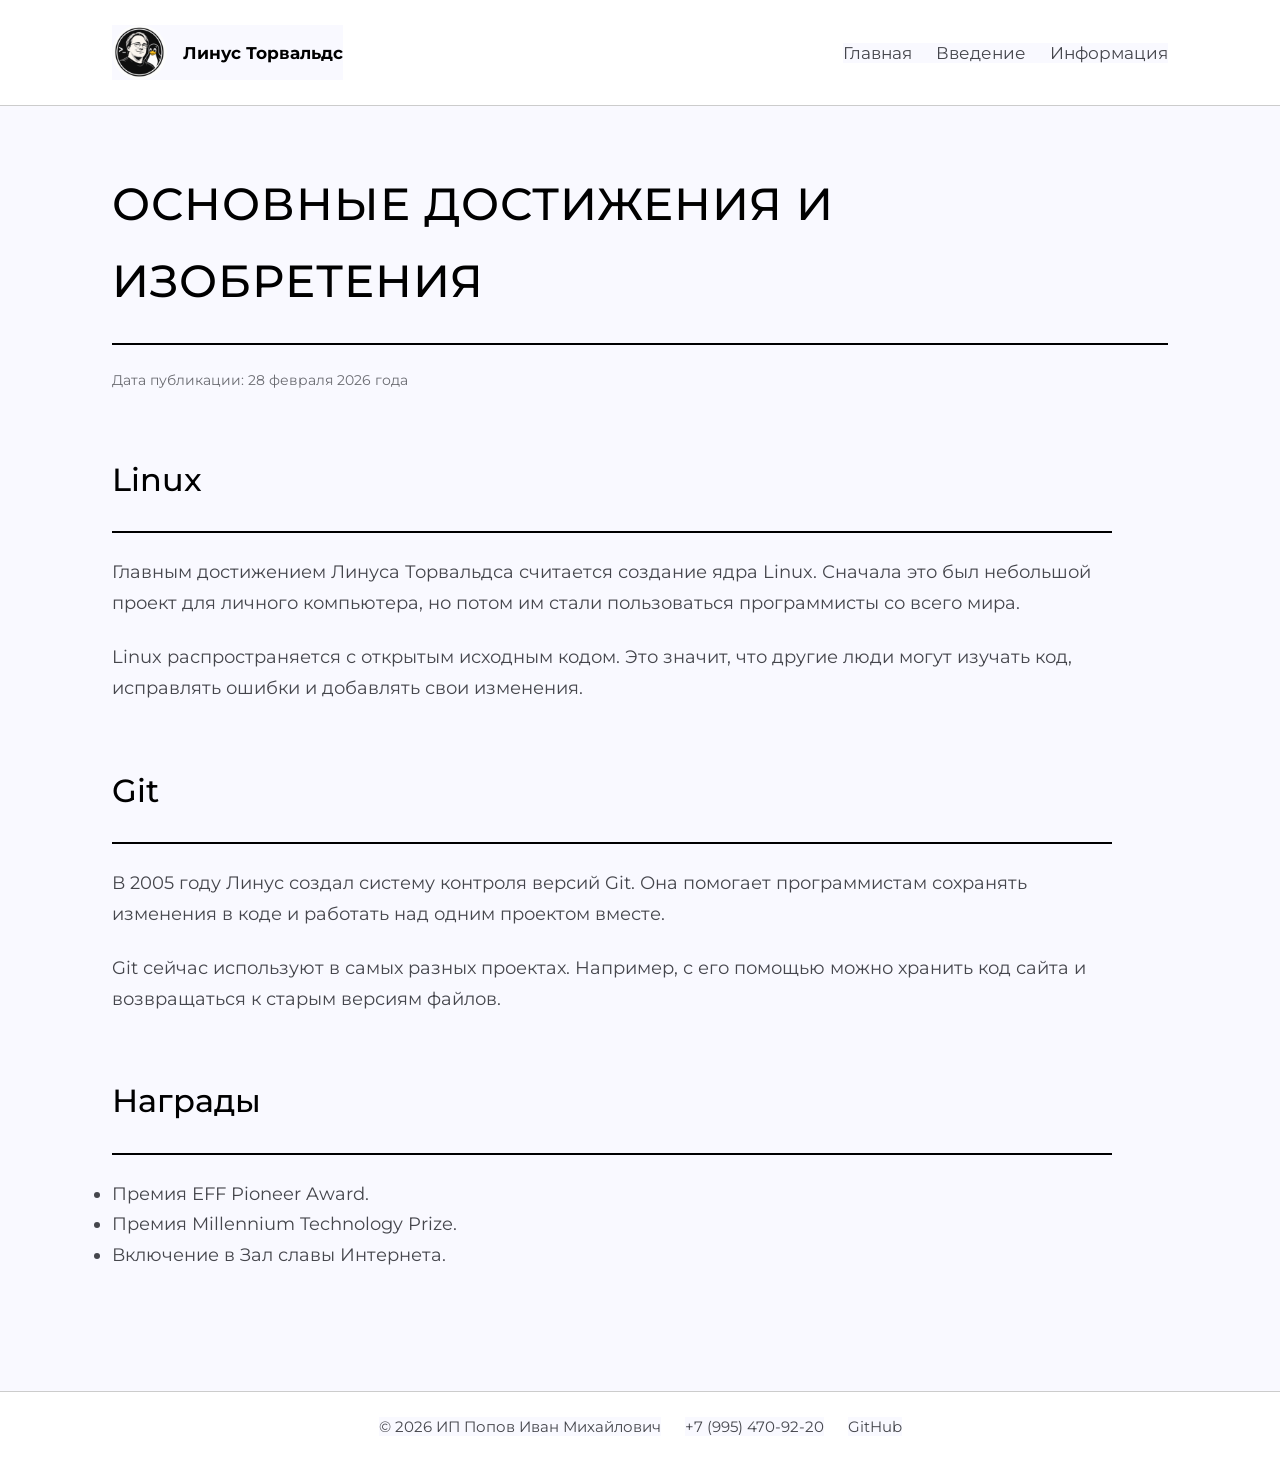
==== pages/achievements.html @ 20350d1b "Init" ====
<!DOCTYPE html>
<html lang="ru">
<head>
    <meta charset="UTF-8">
    <title>Достижения — Линус Торвальдс</title>
    <link rel="icon" href="../web/assets/icons/favicon.svg">
    <link rel="stylesheet" href="../web/assets/css/style.css">
</head>
<body>
<header class="header">
    <a href="../index.html" class="logo">
        <img src="../web/assets/icons/favicon.svg" alt="Логотип" width="55" height="55">
        <span>Линус Торвальдс</span>
    </a>
    <nav class="menu">
        <a href="../index.html">Главная</a>
        <a href="../index.html#intro">Введение</a>
        <a href="../index.html#info">Информация</a>
    </nav>
</header>

<main class="content article">
    <h1>Основные достижения и изобретения</h1>
    <p class="article-date">Дата публикации: <time datetime="2026-02-28">28 февраля 2026 года</time></p>

    <section>
        <h2>Linux</h2>
        <p>Главным достижением Линуса Торвальдса считается создание ядра Linux. Сначала это был небольшой проект для личного компьютера, но потом им стали пользоваться программисты со всего мира.</p>
        <p>Linux распространяется с открытым исходным кодом. Это значит, что другие люди могут изучать код, исправлять ошибки и добавлять свои изменения.</p>
    </section>

    <section>
        <h2>Git</h2>
        <p>В 2005 году Линус создал систему контроля версий Git. Она помогает программистам сохранять изменения в коде и работать над одним проектом вместе.</p>
        <p>Git сейчас используют в самых разных проектах. Например, с его помощью можно хранить код сайта и возвращаться к старым версиям файлов.</p>
    </section>

    <section>
        <h2>Награды</h2>
        <ul>
            <li>Премия EFF Pioneer Award.</li>
            <li>Премия Millennium Technology Prize.</li>
            <li>Включение в Зал славы Интернета.</li>
        </ul>
    </section>
</main>

<footer class="footer">
    <p>© 2026 ИП Попов Иван Михайлович</p>
    <a href="tel:+79954709220">+7 (995) 470-92-20</a>
    <a href="https://github.com/ICGD1ce0ne" target="_blank" rel="noopener noreferrer">GitHub</a>
</footer>
</body>
</html>
---- web/assets/css/style.css ----
/* Сброс стандартных отступов */
* {
    margin: 0;
    padding: 0;
    background: #F9F9FF;
    box-sizing: border-box;
}

/* Все шрифты */
@font-face {
    font-family: 'Montserrat';
    src: url('../fonts/Montserrat-Regular.ttf') format('truetype');
    font-weight: 400;
    font-style: normal;
    font-display: swap;
}

@font-face {
    font-family: 'Montserrat';
    src: url('../fonts/Montserrat-Light.ttf') format('truetype');
    font-weight: 300;
    font-style: normal;
    font-display: swap;
}

@font-face {
    font-family: 'Montserrat';
    src: url('../fonts/Montserrat-Medium.ttf') format('truetype');
    font-weight: 500;
    font-style: normal;
    font-display: swap;
}

@font-face {
    font-family: 'Montserrat';
    src: url('../fonts/Montserrat-SemiBold.ttf') format('truetype');
    font-weight: 600;
    font-style: normal;
    font-display: swap;
}

@font-face {
    font-family: 'Montserrat';
    src: url('../fonts/Montserrat-Bold.ttf') format('truetype');
    font-weight: 700;
    font-style: normal;
    font-display: swap;
}

@font-face {
    font-family: 'Montserrat';
    src: url('../fonts/Montserrat-LightItalic.ttf') format('truetype');
    font-weight: 300;
    font-style: italic;
    font-display: swap;
}

@font-face {
    font-family: 'Montserrat';
    src: url('../fonts/Montserrat-MediumItalic.ttf') format('truetype');
    font-weight: 500;
    font-style: italic;
    font-display: swap;
}

@font-face {
    font-family: 'Montserrat';
    src: url('../fonts/Montserrat-SemiBoldItalic.ttf') format('truetype');
    font-weight: 600;
    font-style: italic;
    font-display: swap;
}

@font-face {
    font-family: 'Montserrat';
    src: url('../fonts/Montserrat-BoldItalic.ttf') format('truetype');
    font-weight: 700;
    font-style: italic;
    font-display: swap;
}

/* Шапка сайта */
.header {
    display: flex;
    justify-content: space-between;
    align-items: center;
    padding: 25px 112px;
    background: white;
    border-bottom: 1px solid #cccccc;
}

.logo {
    display: flex;
    align-items: center;
    gap: 16px;
    color: #000000;
    font-family: 'Montserrat', sans-serif;
    font-size: 17px;
    font-weight: 700;
    text-decoration: none;
}

.menu {
    display: flex;
    gap: 24px;
}

.menu a {
    color: #45464c;
    font-family: 'Montserrat', sans-serif;
    font-size: 17px;
    text-decoration: none;
}

.menu a:hover {
    color: #000000;
}

/* Основная часть */
.content {
    max-width: 2400px;
    margin: 0 auto;
    padding: 60px 112px;
}

h1 {
    margin-bottom: 24px;
    padding-bottom: 24px;
    border-bottom: 2px solid #000000;
    font-family: 'Montserrat', sans-serif;
    font-size: 45px;
    font-weight: 500;
    letter-spacing: 1px;
    text-transform: uppercase;
}

h1 + h2 {
    margin-top: 60px;
}

h2 + h2,
.quote + h2 {
    margin-top: 60px;
}

h2 {
    margin-bottom: 24px;
    padding-bottom: 24px;
    border-bottom: 2px solid #000000;
    font-family: 'Montserrat', sans-serif;
    font-size: 45px;
    font-weight: 500;
}

.about {
    display: grid;
    grid-template-columns: 320px 1fr;
    gap: 60px;
    padding: 5px 65px;
    align-items: start;
    margin-top: 48px;
}

.photo {
    display: flex;
    flex-direction: column;
    gap: 16px;
}

.photo img {
    display: block;
    width: 100%;
    height: auto;
    border-radius: 8px;
}

.photo figcaption {
    color: #6b6c72;
    font-family: 'Montserrat', sans-serif;
    font-size: 14px;
    line-height: 1.5;
}

.text {
    color: #45464c;
    font-family: 'Montserrat', sans-serif;
    font-size: 18px;
    line-height: 1.7;
}

.text p {
    margin-bottom: 24px;
}

.text p:last-child {
    margin-bottom: 0;
}

.text em {
    color: #1a1a1a;
    font-style: italic;
}

.text b {
    color: #000000;
    font-weight: 700;
}

/* Цитата */
.quote {
    max-width: 700px;
    margin: 24px 0 0 445px;
    padding-left: 40px;
    border-left: 4px solid #1a1a1a;
}

.quote p {
    margin-bottom: 16px;
    color: #1a1a1a;
    font-family: 'Montserrat', sans-serif;
    font-size: 20px;
    font-style: italic;
    font-weight: 500;
    line-height: 1.6;
}

.quote cite {
    display: block;
    color: #6b6c72;
    font-family: 'Montserrat', sans-serif;
    font-size: 14px;
    font-style: normal;
}

.info {
    display: flex;
    flex-direction: column;
    align-items: flex-start;
    gap: 16px;
}

.info a {
    color: #45464c;
    font-family: 'Montserrat', sans-serif;
    font-size: 17px;
    text-decoration: none;
}

.footer {
    display: flex;
    justify-content: center;
    align-items: center;
    gap: 24px;
    margin-top: 60px;
    padding: 25px 112px;
    border-top: 1px solid #cccccc;
    background: #ffffff;
    color: #45464c;
    font-family: 'Montserrat', sans-serif;
    font-size: 15px;
}

.footer p {
    margin: 0;
}

.footer a {
    color: #45464c;
    text-decoration: none;
}

.footer a:hover {
    color: #000000;
}

/* Страница статьи */
.article {
    color: #45464c;
    font-family: 'Montserrat', sans-serif;
    font-size: 18px;
    line-height: 1.7;
}

.article h1 {
    margin-bottom: 24px;
    padding-bottom: 24px;
    border-bottom: 2px solid #000000;
    color: #000000;
    font-size: 45px;
    font-weight: 500;
}

.article h2 {
    margin-top: 60px;
    margin-bottom: 24px;
    color: #000000;
    font-size: 32px;
    font-weight: 500;
}

.article p {
    margin-bottom: 24px;
}

.article-date {
    color: #6b6c72;
    font-size: 14px;
}

.article-menu {
    display: block;
    max-width: 700px;
    margin: 32px 0 48px;
    padding: 24px 32px;
    border-left: 4px solid #1a1a1a;
}

.article-menu p {
    margin-bottom: 8px;
    color: #000000;
    font-weight: 600;
}

.article-menu ol {
    display: block;
    margin: 0 0 0 24px;
    padding: 0;
}

.article-menu li {
    display: list-item;
    margin-bottom: 8px;
}

.article-menu a {
    display: inline;
    color: #45464c;
    text-decoration: none;
}

.article-menu a:hover {
    color: #000000;
}

.article section {
    max-width: 1000px;
}

.article blockquote {
    max-width: 700px;
    margin: 32px 0;
    padding-left: 40px;
    border-left: 4px solid #1a1a1a;
    color: #1a1a1a;
    font-style: italic;
}

.article blockquote cite {
    display: block;
    margin-top: 12px;
    color: #6b6c72;
    font-size: 14px;
    font-style: normal;
}

.article code,
.article kbd {
    padding: 2px 6px;
    border-radius: 4px;
    background: #eeeeee;
    color: #000000;
    font-family: monospace;
}
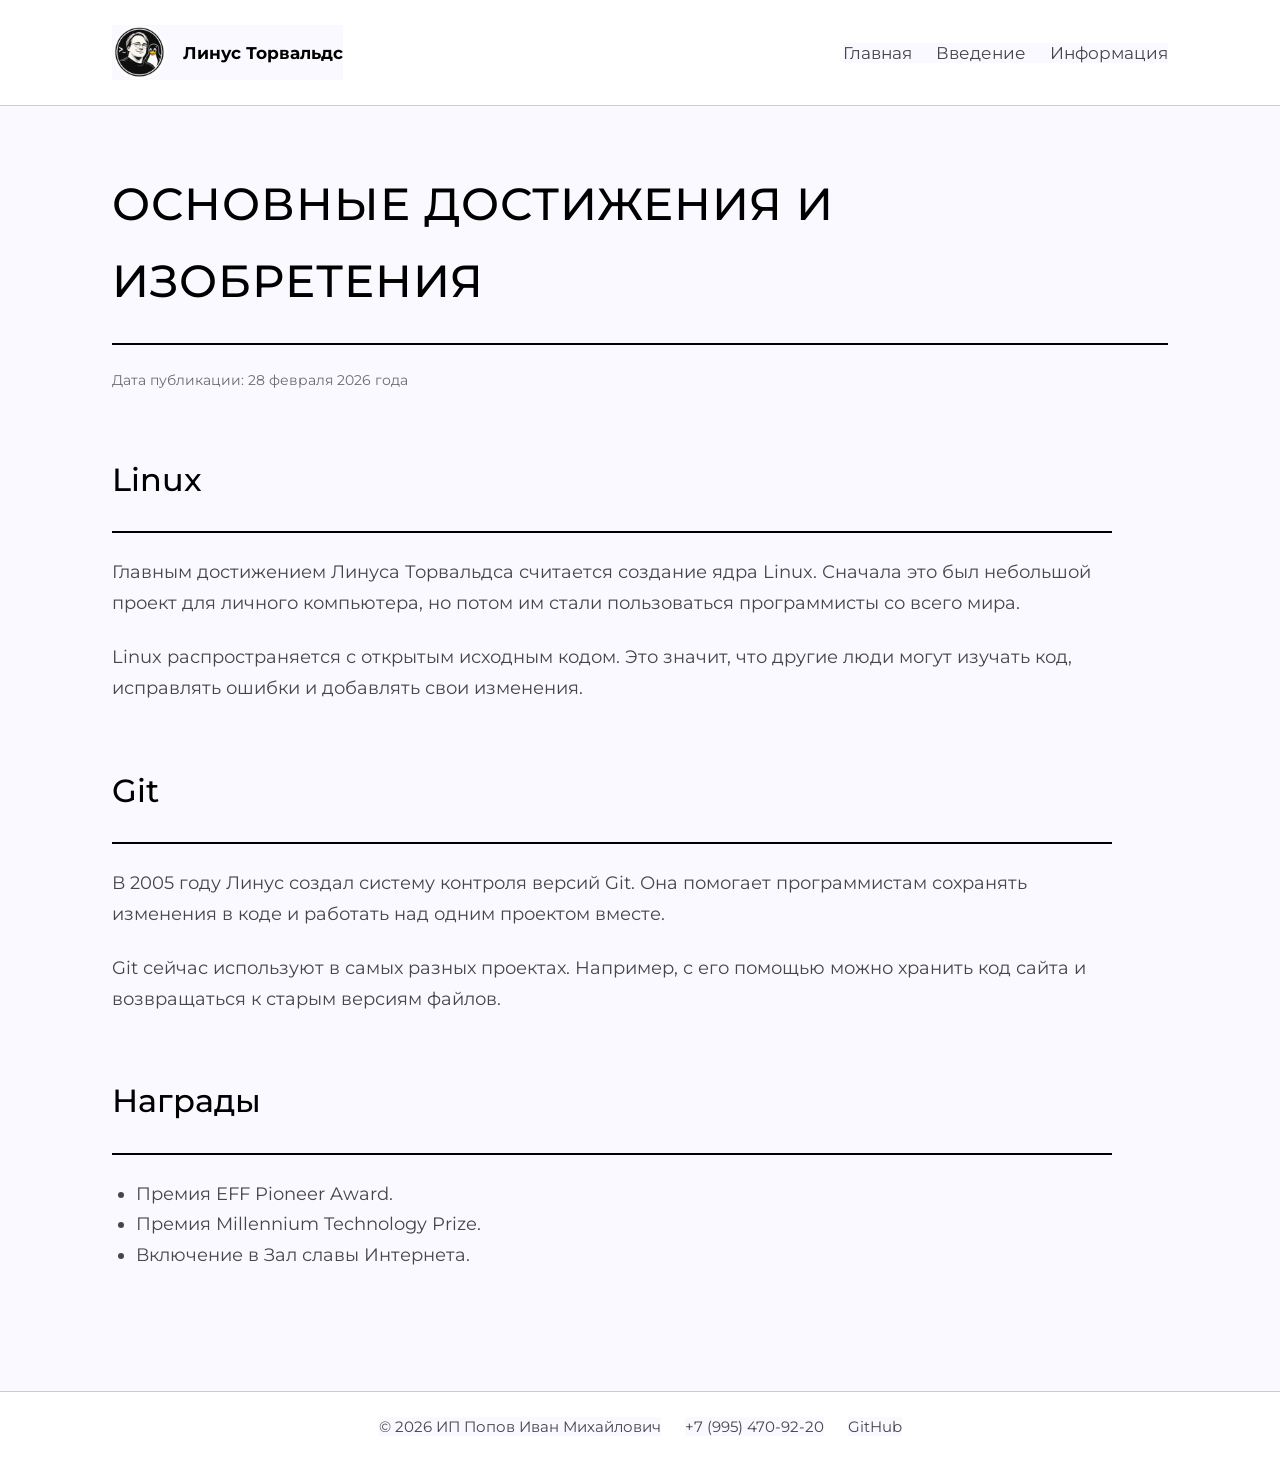
==== commit ccae43fb: "Фиксы" ====
--- a/pages/achievements.html
+++ b/pages/achievements.html
@@ -48,7 +48,7 @@
 <footer class="footer">
     <p>© 2026 ИП Попов Иван Михайлович</p>
     <a href="tel:+79954709220">+7 (995) 470-92-20</a>
-    <a href="https://github.com/ICGD1ce0ne" target="_blank" rel="noopener noreferrer">GitHub</a>
+    <a href="https://github.com/ICGD1ce0ne">GitHub</a>
 </footer>
 </body>
 </html>
--- a/web/assets/css/style.css
+++ b/web/assets/css/style.css
@@ -371,3 +371,23 @@
     color: #000000;
     font-family: monospace;
 }
+
+.article dl {
+    max-width: 900px;
+    font-size: 18px;
+    line-height: 1.7;
+}
+
+.article dt {
+    margin-top: 24px;
+    color: #000000;
+    font-weight: 700;
+}
+
+.article dd {
+    margin-left: 24px;
+}
+
+.article ul {
+    margin-left: 24px;
+}
